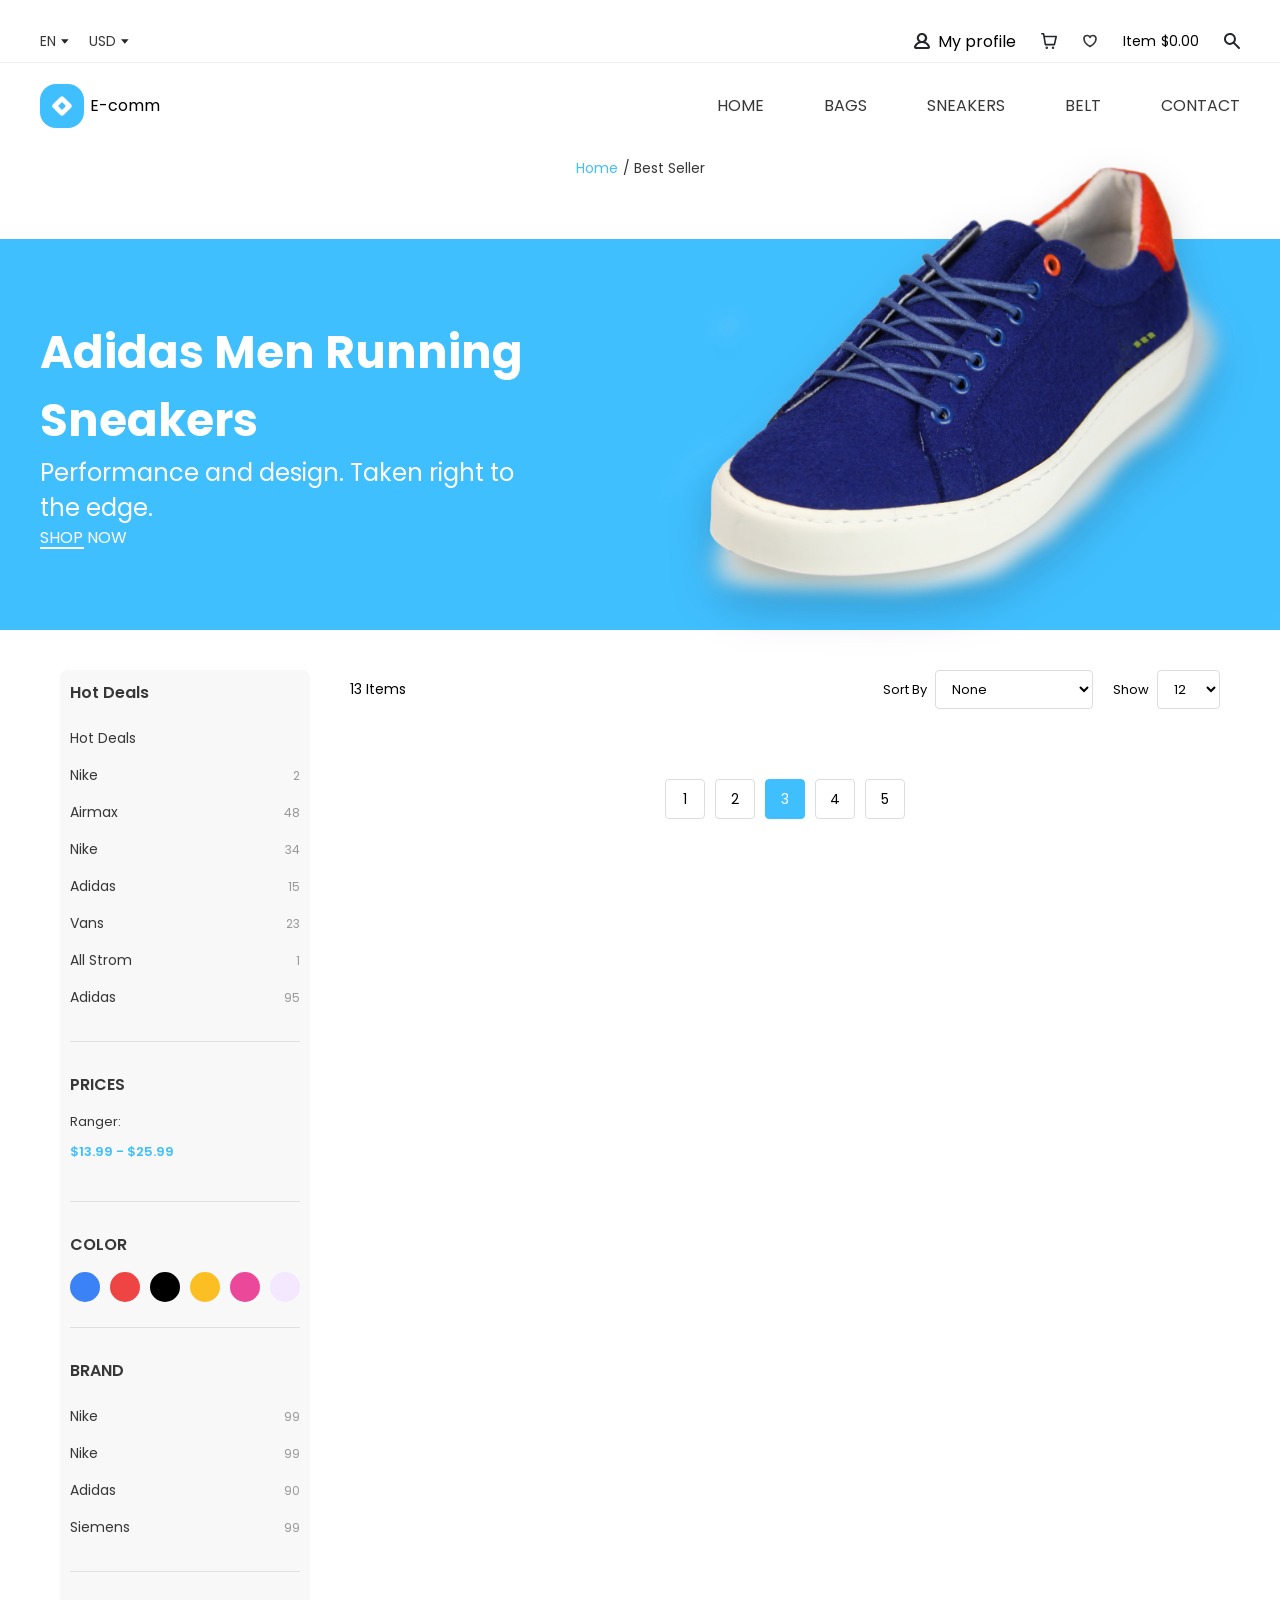
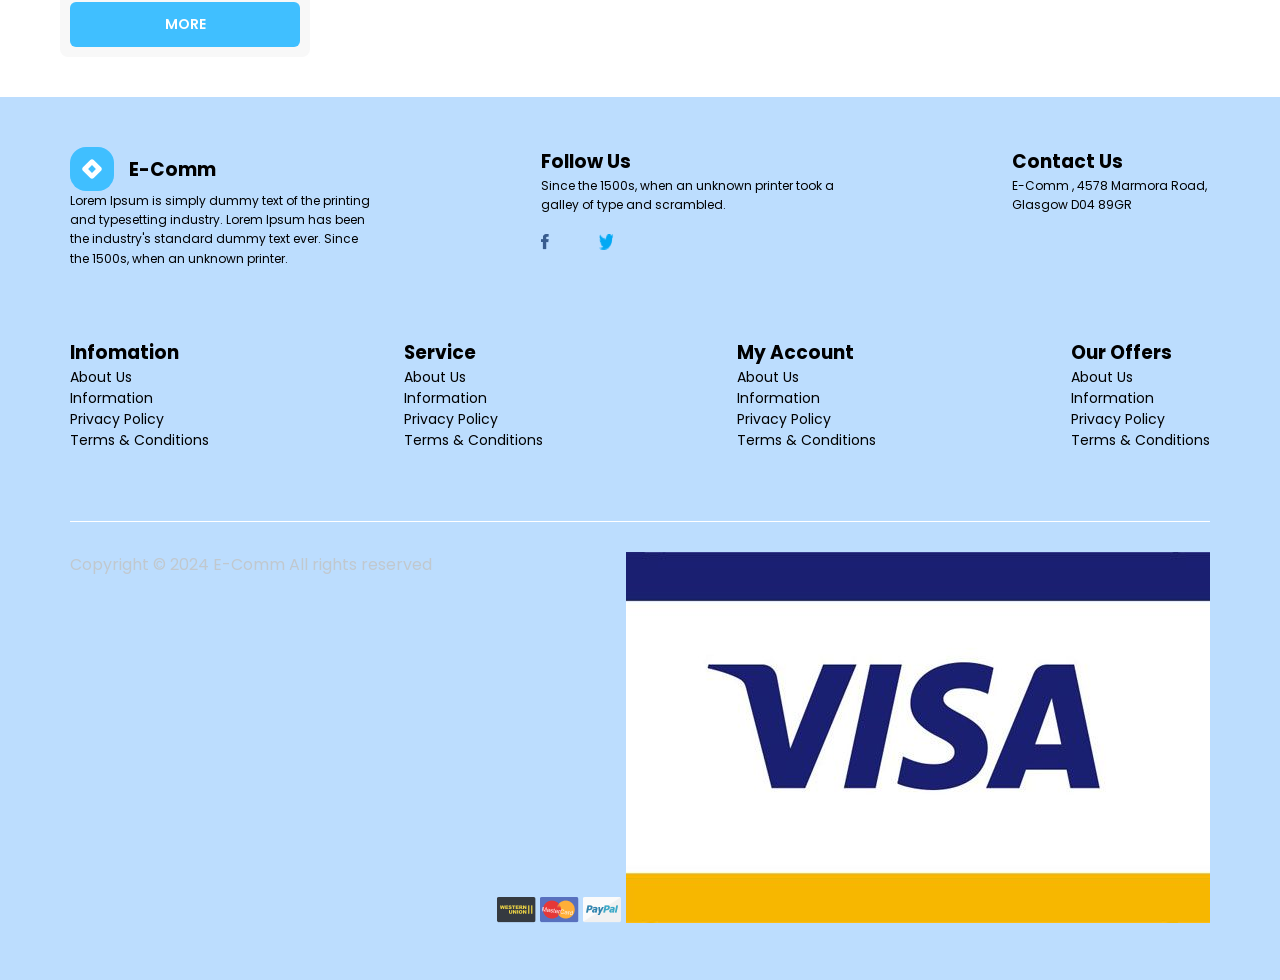
==== pages/bestSeller.html @ 67e57006 "update code" ====
<!DOCTYPE html>
<html lang="en">

<head>
    <meta charset="UTF-8">
    <meta name="viewport" content="width=device-width, initial-scale=1.0">
    <title>Best Seller</title>

    <!-- Google Font: Poppins -->
    <link rel="stylesheet"
        href="https://fonts.googleapis.com/css2?family=Poppins:wght@100;200;300;400;500;600;700;800;900&display=swap">

    <link rel="stylesheet" href="../css/index.css">
    <link rel="stylesheet" href="../css/bestSeller.css">
</head>

<body>

    <!-- ================= HEADER ================= -->
    <header id="header">

        <!-- Top Header -->
        <div class="header-box">
            <div class="header-info">

                <div class="local-settings">
                    <button>EN <img src="../assets/svg/arrow down.svg" alt=""></button>
                    <button>USD <img src="../assets/svg/arrow down.svg" alt=""></button>
                </div>

                <div class="customer-info">

                    <div class="my-profile">
                        <img src="../assets/svg/profile_close_2.svg" alt="">
                        <a href="login.html" class="profile">My profile</a>
                    </div>

                    <button><img src="../assets/svg/Group.svg" alt=""></button>
                    <a href="wishlist.html">
                        <svg xmlns="http://www.w3.org/2000/svg" fill="none" viewBox="0 0 24 24" stroke-width="2.5"
                            stroke="currentColor" class="heart-icon">
                            <path stroke-linecap="round" stroke-linejoin="round"
                                d="M21 8.25c0-2.485-2.099-4.5-4.688-4.5-1.935 0-3.597 1.126-4.312 2.733-.715-1.607-2.377-2.733-4.313-2.733C5.1 3.75 3 5.765 3 8.25c0 7.22 9 12 9 12s9-4.78 9-12Z" />
                        </svg>
                    </a>

                    <div class="name-price">
                        <span>Item</span>
                        <span>$0.00</span>
                    </div>

                    <button><img src="../assets/svg/search-icon.svg" alt=""></button>
                </div>

            </div>
        </div>

        <!-- Main Header -->
        <div class="header-container-box">
            <div>

                <div class="web-logo">
                    <img src="../assets/svg/Icon.svg" alt="logo">
                    <span>E-comm</span>
                </div>

                <nav class="nav">
                    <ul>
                        <li class="mega-parent">
                            <a href="../index.html">HOME</a>

                            <div class="mega-menu">
                                <div class="mega-column" id="mega-category">

                                </div>
                            </div>
                        </li>

                        <li><a href="bags.html">BAGS</a></li>
                        <li><a href="sneaker.html">SNEAKERS</a></li>
                        <li><a href="belt.html">BELT</a></li>
                        <li><a href="contact.html">CONTACT</a></li>
                    </ul>
                </nav>

            </div>
        </div>
    </header>

    <main>

        <!-- ================= BREADCRUMB ================= -->
        <section class="breadcrumb">
            <a href="../index.html">Home</a>
            <span>/ Best Seller</span>
        </section>

        <!-- ================= HERO BANNER ================= -->
        <section class="promo-banner">
            <div class="container">
                <div class="promo-text">
                    <h2>Adidas Men Running Sneakers</h2>
                    <p>Performance and design. Taken right to the edge.</p>
                    <a href="#" class="shop-btn">SHOP NOW</a>
                </div>

                <div class="promo-img">
                    <img src="../assets/img/shoes-shoe-png-transparent-shoe-images-pluspng-17 1.png"
                        alt="Adidas sneaker">
                </div>
            </div>
        </section>

        <!-- ================= PRODUCTS WITH FILTER ================= -->
        <section class="products-section">
            <div class="container">

                <!-- Filter Sidebar -->
                <aside class="filter-sidebar">
                    <div class="filter-group">
                        <h3>Hot Deals</h3>
                        <ul>
                            <li><a href="#">Hot Deals</a></li>
                            <li><a href="#">Nike</a> <span>2</span></li>
                            <li><a href="#">Airmax</a> <span>48</span></li>
                            <li><a href="#">Nike</a> <span>34</span></li>
                            <li><a href="#">Adidas</a> <span>15</span></li>
                            <li><a href="#">Vans</a> <span>23</span></li>
                            <li><a href="#">All Strom</a> <span>1</span></li>
                            <li><a href="#">Adidas</a> <span>95</span></li>
                        </ul>
                    </div>

                    <div class="filter-group">
                        <h3>PRICES</h3>
                        <div class="price-range">
                            <span>Ranger:</span>
                            <span class="price-input">$13.99 - $25.99</span>
                            <div class="range-slider"></div>
                        </div>
                    </div>

                    <div class="filter-group">
                        <h3>COLOR</h3>
                        <div class="color-options">
                            <button class="color-btn" style="background-color: #3B82F6;"></button>
                            <button class="color-btn" style="background-color: #EF4444;"></button>
                            <button class="color-btn" style="background-color: #000000;"></button>
                            <button class="color-btn" style="background-color: #FBBF24;"></button>
                            <button class="color-btn" style="background-color: #EC4899;"></button>
                            <button class="color-btn" style="background-color: #F3E8FF;"></button>
                        </div>
                    </div>

                    <div class="filter-group">
                        <h3>BRAND</h3>
                        <ul>
                            <li><a href="#">Nike</a> <span>99</span></li>
                            <li><a href="#">Nike</a> <span>99</span></li>
                            <li><a href="#">Adidas</a> <span>90</span></li>
                            <li><a href="#">Siemens</a> <span>99</span></li>
                        </ul>
                    </div>

                    <button class="more-btn">MORE</button>
                </aside>

                <!-- Products Grid -->
                <div class="products-content">
                    <div class="products-header">
                        <span>13 Items</span>
                        <div class="products-controls">
                            <label>Sort By <select>
                                    <option>None</option>
                                    <option>Price: Low to High</option>
                                    <option>Price: High to Low</option>
                                </select></label>
                            <label>Show <select>
                                    <option>12</option>
                                    <option>24</option>
                                    <option>36</option>
                                </select></label>
                        </div>
                    </div>

                    <div class="product-grid"></div>

                    <!-- Pagination -->
                    <div class="pagination">
                        <a href="#">1</a>
                        <a href="#">2</a>
                        <a href="#" class="active">3</a>
                        <a href="#">4</a>
                        <a href="#">5</a>
                    </div>
                </div>

            </div>
        </section>

    </main>

    <!-- ================= FOOTER ================= -->
    <footer class="footer">

        <div class="container">
            <!-- top footer -->
            <div class="ft1">
                <div class="ft">
                    <div class="item-icon">
                        <img src="../assets/svg/Icon.svg" alt="icon">
                        <h3>E-Comm</h3>
                    </div>
                    <p>Lorem Ipsum is simply dummy text of the printing and
                        typesetting industry. Lorem Ipsum has been the
                        industry's standard dummy text ever.
                        Since the 1500s, when an unknown printer.</p>
                </div>

                <div class="ft">
                    <h3>Follow Us</h3>
                    <p>Since the 1500s, when an unknown printer took a galley of type and scrambled.</p>
                    <div class="icon">
                        <img src="../assets/img/facebook.png" alt="fb-icon">
                        <img src="../assets/img/twitter.png" alt="tw-icon">
                    </div>
                </div>

                <div class="ft">
                    <h3>Contact Us</h3>
                    <p>E-Comm , 4578 Marmora Road, Glasgow D04 89GR</p>
                </div>
            </div>

            <!-- middle footer -->
            <div class="ft2">
                <div class="ft-col">
                    <h3>Infomation</h3>
                    <p>About Us</p>
                    <p>Information</p>
                    <p>Privacy Policy</p>
                    <p>Terms & Conditions</p>

                </div>

                <div class="ft-col">
                    <h3>Service</h3>
                    <p>About Us</p>
                    <p>Information</p>
                    <p>Privacy Policy</p>
                    <p>Terms & Conditions</p>
                </div>

                <div class="ft-col">
                    <h3>My Account</h3>
                    <p>About Us</p>
                    <p>Information</p>
                    <p>Privacy Policy</p>
                    <p>Terms & Conditions</p>
                </div>

                <div class="ft-col">
                    <h3>Our Offers</h3>
                    <p>About Us</p>
                    <p>Information</p>
                    <p>Privacy Policy</p>
                    <p>Terms & Conditions</p>
                </div>
            </div>

            <!-- bottom footer -->
            <div class="ft3">
                <p>Copyright © 2024 <span>E-Comm</span> All rights reserved</p>
                <div class="payment-icons">
                    <img src="../assets/img/Western-union.png" alt="Western">
                    <img src="../assets/img/Group 19.png" alt="Master">
                    <img src="../assets/img/Paypal.png" alt="Paypal">
                    <img src="../assets/img/visa-logo.jpg" alt="Visa">
                </div>
            </div>
        </div>

    </footer>

    <script type="module" src="../js/bestSeller.js"></script>
</body>

</html>
---- css/index.css ----
@charset "UTF-8";
/* ==================================================
   RESET
================================================== */
* {
  margin: 0;
  padding: 0;
  box-sizing: border-box;
}

body {
  font-family: "Poppins", sans-serif;
  overflow-x: hidden;
}

button {
  background: none;
  border: none;
  cursor: pointer;
  font-family: inherit;
}

/* ==================================================
   HEADER
================================================== */
#header {
  /* ---------- TOP HEADER ---------- */
}
#header .header-box {
  margin-top: 20px;
  width: 100%;
  border-bottom: 1px solid #eee;
}
#header .header-box .header-info {
  max-width: 1200px;
  margin: 0 auto;
  height: 42px;
  display: flex;
  justify-content: space-between;
  align-items: center;
  /* Local Settings */
}
#header .header-box .header-info .local-settings {
  display: flex;
  gap: 20px;
}
#header .header-box .header-info .local-settings button {
  display: flex;
  align-items: center;
  gap: 5px;
  font-size: 14px;
  color: #373737;
}
#header .header-box .header-info .local-settings img {
  width: 8px;
  height: 5px;
}
#header .header-box .header-info {
  /* Customer Info */
}
#header .header-box .header-info .customer-info {
  display: flex;
  align-items: center;
  gap: 25px;
}
#header .header-box .header-info .customer-info .my-profile {
  display: flex;
  align-items: center;
  gap: 8px;
}
#header .header-box .header-info .customer-info .profile {
  text-decoration: none;
  color: black;
}
#header .header-box .header-info .customer-info button {
  display: flex;
  align-items: center;
  gap: 6px;
  font-size: 14px;
  color: #373737;
}
#header .header-box .header-info .customer-info img {
  width: 16px;
  height: 16px;
}
#header .header-box .header-info .customer-info a {
  display: flex;
  align-items: center;
  text-decoration: none;
  color: #373737;
}
#header .header-box .header-info .customer-info .heart-icon {
  width: 16px;
  height: 16px;
}
#header .header-box .header-info .customer-info .name-price {
  display: flex;
  align-items: center;
  gap: 5px;
  font-size: 14px;
}
#header {
  /* ---------- MAIN HEADER ---------- */
}
#header .header-container-box {
  margin-top: 20px;
}
#header .header-container-box > div {
  max-width: 1200px;
  margin: 0 auto;
  display: flex;
  justify-content: space-between;
  align-items: center;
}
#header .header-container-box > div .web-logo {
  display: flex;
  align-items: center;
  gap: 6px;
}
#header .header-container-box > div .nav {
  display: flex;
  align-items: center;
}
#header .header-container-box > div .nav ul {
  display: flex;
  gap: 60px;
  list-style: none;
}
#header .header-container-box > div .nav ul li {
  position: relative;
}
#header .header-container-box > div .nav ul a {
  position: relative;
  text-decoration: none;
  color: #373737;
  padding: 10px 0;
  display: inline-block;
}
#header .header-container-box > div .nav ul a::after {
  content: "";
  position: absolute;
  left: 0;
  bottom: 0;
  height: 2px;
  width: 0%;
  background: #40BFFF;
  transition: 0.3s ease;
}
#header .header-container-box > div .nav ul a:hover {
  color: #40BFFF;
}
#header .header-container-box > div .nav ul a:hover::after {
  width: 100%;
}
#header .header-container-box > div .nav .mega-menu {
  position: absolute;
  top: 100%;
  left: 0;
  padding: 30px;
  background: white;
  display: grid;
  grid-template-columns: repeat(4, 1fr);
  gap: 20px;
  box-shadow: 0 10px 30px rgba(0, 0, 0, 0.1);
  opacity: 0;
  visibility: hidden;
  transform: translateY(10px);
  transition: 0.3s ease;
  z-index: 1000;
}
#header .header-container-box > div .nav .mega-parent:hover .mega-menu {
  opacity: 1;
  visibility: visible;
  transform: translateY(0);
}
#header .header-container-box > div .nav .mega-column {
  display: flex;
  flex-direction: column;
  gap: 8px;
}
#header .header-container-box > div .nav .mega-column h4 {
  margin-bottom: 10px;
  color: #aaa;
}
#header .header-container-box > div .nav .mega-column a {
  text-decoration: none;
  color: #333;
  font-size: 14px;
}
#header .header-container-box > div .nav .mega-column a:hover {
  color: #40BFFF;
}

/* ==================================================
   HERO / OFFER BANNER
================================================== */
.offer-banner {
  position: relative;
  height: 70vh;
  min-height: 450px;
  max-height: 700px;
  margin-top: 20px;
  z-index: 0;
}
.offer-banner > div {
  position: absolute;
  top: 50%;
  left: 10%;
  transform: translateY(-50%);
  color: white;
  font-size: 50px;
  font-weight: 700;
}
.offer-banner > img {
  width: 100%;
  height: 100%;
  object-fit: cover;
}

/* ==================================================
   PROMOTION BANNERS (3 CARDS)
================================================== */
.banners {
  position: absolute;
  bottom: -180px;
  left: 50%;
  transform: translateX(-50%);
  width: 90%;
  max-width: 1200px;
  display: flex;
  z-index: 999;
}
.banners .pro {
  position: relative;
  flex: 1;
  height: 320px;
}
.banners .pro img {
  width: 100%;
  height: 250px;
  object-fit: cover;
}
.banners .pro .pro-name {
  position: absolute;
  top: 20px;
  left: 15px;
  font-weight: 500;
}
.banners .pro .discount {
  position: absolute;
  bottom: 110px;
  left: 50px;
  display: flex;
  gap: 5px;
  font-size: 13px;
}
.banners .pro .discount .old-price {
  text-decoration: line-through;
  color: #777;
}
.banners .pro .discount .off {
  color: #FB7181;
}
.banners .pro .new-price {
  position: absolute;
  bottom: 75px;
  right: 20px;
  font-size: 24px;
  font-weight: 700;
  color: #40BFFF;
}
.banners {
  /* Type 2 Custom */
}
.banners .pro.type-2 .discount {
  left: 100px;
  bottom: 90px;
}
.banners .pro.type-2 .new-price {
  top: 25px;
}
.banners {
  /* Type 3 Custom */
}
.banners .pro.type-3 .discount {
  top: 65px;
  left: 15px;
  bottom: auto;
}

/* ==================================================
   BEST SELLER SECTION
================================================== */
.best-seller {
  margin-top: 220px;
  padding: 60px 0;
  background: #f8f8f8;
}
.best-seller .container {
  max-width: 1200px;
  margin: auto;
}
.best-seller .section-title {
  text-align: center;
  font-size: 28px;
  font-weight: 700;
  margin-bottom: 20px;
}
.best-seller {
  /* Tabs */
}
.best-seller .tabs {
  display: flex;
  justify-content: center;
  gap: 30px;
  list-style: none;
  margin-bottom: 40px;
  padding: 0;
}
.best-seller .tabs li {
  cursor: pointer;
  padding: 5px 0;
  position: relative;
  transition: 0.3s ease;
}
.best-seller .tabs {
  /* Gạch dưới ẩn mặc định */
}
.best-seller .tabs li::after {
  content: "";
  position: absolute;
  bottom: 0;
  left: 0;
  width: 0%;
  height: 2px;
  background: #40BFFF;
  transition: 0.3s ease;
}
.best-seller .tabs {
  /* Khi hover thì gạch xuất hiện */
}
.best-seller .tabs li:hover::after {
  width: 100%;
}
.best-seller .tabs li:hover {
  color: #40BFFF;
}
.best-seller .tabs {
  /* Giữ active nếu muốn */
}
.best-seller .tabs li.active::after {
  width: 100%;
}
.best-seller .tabs li.active {
  color: #40BFFF;
}
.best-seller {
  /* Product Grid */
}
.best-seller .product-grid {
  display: grid;
  grid-template-columns: repeat(4, 1fr);
  gap: 25px;
}
.best-seller {
  /* Product Card */
}
.best-seller .product-card {
  background: #fff;
  padding: 15px;
  border-radius: 6px;
  transition: 0.3s ease;
}
.best-seller .product-card:hover {
  box-shadow: 0 8px 20px rgba(0, 0, 0, 0.1);
}
.best-seller .product-card .product-image {
  position: relative;
  overflow: hidden;
}
.best-seller .product-card .product-image img {
  width: 100%;
  transition: 0.3s;
}
.best-seller .product-card .product-image .badge {
  position: absolute;
  top: 10px;
  left: 10px;
  background: red;
  color: white;
  font-size: 12px;
  padding: 4px 8px;
  border-radius: 3px;
}
.best-seller .product-card .product-image .overlay {
  position: absolute;
  inset: 0;
  background: rgba(255, 255, 255, 0.85);
  display: flex;
  justify-content: center;
  align-items: center;
  gap: 15px;
  opacity: 0;
  transition: 0.3s ease;
}
.best-seller .product-card .product-image .overlay .icon-btn {
  width: 40px;
  height: 40px;
  border-radius: 50%;
  background: #fff;
  border: none;
  display: flex;
  justify-content: center;
  align-items: center;
  cursor: pointer;
}
.best-seller .product-card .product-image .overlay .icon-btn img {
  width: 18px;
}
.best-seller .product-card .product-image .overlay .icon-btn:hover {
  background: #40BFFF;
}
.best-seller .product-card .product-image .overlay .icon-btn:hover img {
  filter: brightness(0) invert(1);
}
.best-seller .product-card .product-image .overlay .wishlist-btn.active {
  background: #ff4444;
}
.best-seller .product-card .product-image .overlay .wishlist-btn.active img {
  filter: brightness(0) invert(1);
}
.best-seller .product-card:hover .overlay {
  opacity: 1;
}
.best-seller .product-card:hover .product-image img {
  transform: scale(1.05);
}
.best-seller .product-card .product-info {
  margin-top: 15px;
  text-align: center;
}
.best-seller .product-card .product-info .rating {
  color: gold;
  margin: 8px 0;
}
.best-seller .product-card .product-info .price {
  display: flex;
  justify-content: center;
  gap: 8px;
  align-items: center;
}
.best-seller .product-card .product-info .price .new {
  color: #40BFFF;
  font-weight: 700;
}
.best-seller .product-card .product-info .price .old {
  text-decoration: line-through;
  color: gray;
  font-size: 14px;
}
.best-seller .product-card .product-info .price .discount {
  color: red;
  font-size: 13px;
}
.best-seller {
  /* Load More */
}
.best-seller .load-more {
  text-align: center;
  margin-top: 40px;
}
.best-seller .load-more a {
  color: #373737;
  position: relative;
  display: inline-block;
  text-decoration: none;
  padding-bottom: 5px;
  transition: 0.3s ease;
  cursor: pointer;
}
.best-seller .load-more a::after {
  content: "";
  position: absolute;
  bottom: 0;
  left: 0;
  width: 0%;
  height: 2px;
  background-color: #40BFFF;
  transition: 0.3s ease;
}
.best-seller .load-more a:hover {
  color: #40BFFF;
}
.best-seller .load-more a:hover::after {
  width: 100%;
}

/* ==================================================
   PROMO BANNER SECTION
================================================== */
.promo-banner {
  position: relative;
  background: #40BFFF;
  padding: 80px 0;
  margin-top: 60px;
}
.promo-banner .container {
  max-width: 1200px;
  margin: auto;
  display: flex;
  align-items: center;
  justify-content: space-between;
}
.promo-banner .promo-text {
  color: white;
  max-width: 500px;
}
.promo-banner .promo-text h2 {
  font-size: 45px;
}
.promo-banner .promo-text p {
  font-size: 24px;
}
.promo-banner .promo-text .shop-btn {
  position: relative;
  text-decoration: none;
  color: white;
  transition: 0.3s ease;
}
.promo-banner .promo-text .shop-btn::after {
  content: "";
  position: absolute;
  bottom: 0;
  left: 0;
  height: 2px;
  width: 50%;
  background: white;
  transition: 0.3s ease;
}
.promo-banner .promo-text .shop-btn:hover::after {
  width: 100%;
}
.promo-banner .promo-img {
  position: absolute;
  right: 0px;
  top: 40%;
  transform: translateY(-50%);
  width: 50%;
}
.promo-banner .promo-img img {
  width: 100%;
  height: auto;
  filter: drop-shadow(0 20px 20px rgba(0, 0, 0, 0.2));
}

/* ==================================================
   INFORMATION
================================================== */
.in4 {
  max-width: 1000px;
  margin: 80px auto;
  display: flex;
  justify-content: space-between;
  align-items: center;
}
.in4 .in4-item {
  text-align: center;
  max-width: 250px;
  display: flex;
  flex-direction: column;
  align-items: center;
}
.in4 .in4-item img {
  width: 60px;
  margin-bottom: 50px;
}
.in4 .in4-item h3 {
  font-size: 18px;
  font-weight: 600;
  margin-bottom: 20px;
}
.in4 .in4-item p {
  color: #777;
  font-size: 14px;
  line-height: 1.6;
}

/* ==================================================
   LATEST NEWS
================================================== */
.latest-news {
  max-width: 1200px;
  margin: 70px auto;
  display: flex;
  justify-content: space-between;
  align-items: center;
}
.latest-news .new-item {
  display: flex;
  align-items: center;
  gap: 20px;
}
.latest-news .new-item img {
  width: 100px;
  height: 50px;
}
.latest-news .new-item .date {
  color: #777;
}
.latest-news .new-item p {
  max-width: 150px;
  font-size: 12px;
  line-height: 1.8;
}

/* ==================================================
   FEATURED PRODUCTS
================================================== */
.fea-pro {
  max-width: 1300px;
  margin-top: 50px;
  margin: 60px auto;
  display: flex;
  gap: 50px;
}
.fea-pro .pro-in4 {
  display: flex;
  gap: 20px;
}
.fea-pro .pro-in4 img {
  width: 152px;
  height: 152px;
}
.fea-pro .pro-in4 .rating {
  color: gold;
}
.fea-pro .pro-in4 .cost {
  display: flex;
  gap: 5px;
  font-size: 14px;
}
.fea-pro .pro-in4 .cost .cost1 {
  color: #FF4858;
  font-weight: 600;
}
.fea-pro .pro-in4 .cost .cost2 {
  color: #777;
  text-decoration: line-through;
}

/* ==================================================
   SEARCH BOX
================================================== */
.search-box {
  display: flex;
  max-width: 500px;
  margin: 50px auto;
}
.search-box input {
  flex: 1;
  padding: 12px 15px;
  border: 1px solid #40BFFF;
  outline: none;
  border-radius: 4px 0 0 4px;
}
.search-box button {
  padding: 12px 15px;
  border: 1px solid #40BFFF;
  background: #40BFFF;
  color: white;
  cursor: pointer;
  border-radius: 0 4px 4px 0;
}

/* ==================================================
   FOOTER
================================================== */
.footer {
  background: #BCDDFE;
  padding: 50px;
}
.footer .container {
  max-width: 1200px;
  margin: auto;
  padding: 0 20px;
}
.footer .ft1 {
  display: flex;
  justify-content: space-between;
  margin-bottom: 70px;
  gap: 15%;
}
.footer .ft1 .item-icon {
  display: flex;
  gap: 15px;
  align-items: center;
}
.footer .ft1 .ft {
  max-width: 300px;
}
.footer .ft1 .ft p {
  font-size: 12px;
  line-height: 1.6;
}
.footer .ft1 .ft .icon {
  display: flex;
  gap: 50px;
  margin-top: 20px;
}
.footer .ft2 {
  display: flex;
  justify-content: space-between;
  margin-bottom: 70px;
}
.footer .ft2 .ft-col p {
  font-size: 14px;
}
.footer .ft2 .ft-col p:hover {
  color: #40BFFF;
}
.footer .ft3 {
  display: flex;
  justify-content: space-between;
  border-top: 1px solid white;
  padding-top: 30px;
}
.footer .ft3 p {
  color: #C1C8CE;
}
.footer .ft3 .card img {
  width: 40px;
  height: 25px;
}

/*# sourceMappingURL=index.css.map */
---- css/bestSeller.css ----
/* ==================================================
   BREADCRUMB
================================================== */
.breadcrumb {
  max-width: 1200px;
  margin: 30px auto;
  padding: 0 20px;
  font-size: 14px;
  display: flex;
  justify-content: center;
}

.breadcrumb a {
  color: #40BFFF;
  text-decoration: none;
  transition: 0.3s ease;
}

.breadcrumb a:hover {
  text-decoration: underline;
}

.breadcrumb span {
  color: #373737;
  margin-left: 5px;
}

/* ==================================================
   PRODUCTS SECTION
================================================== */
.products-section {
  max-width: 1200px;
  margin: 40px auto;
  padding: 0 20px;
}

.products-section .container {
  display: grid;
  grid-template-columns: 250px 1fr;
  gap: 40px;
}

/* ==================================================
   FILTER SIDEBAR
================================================== */
.filter-sidebar {
  background: #F8F8F8;
  padding: 10px;
  border-radius: 8px;
  height: fit-content;
  position: sticky;
  top: 20px;
}

.filter-sidebar .filter-group {
  margin-bottom: 30px;
  padding-bottom: 25px;
  border-bottom: 1px solid #e0e0e0;
}

.filter-sidebar .filter-group:last-child {
  border-bottom: none;
  margin-bottom: 0;
}

.filter-sidebar .filter-group h3 {
  font-size: 16px;
  font-weight: 600;
  margin-bottom: 15px;
  color: #373737;
}

.filter-sidebar .filter-group ul {
  list-style: none;
}

.filter-sidebar .filter-group ul li {
  padding: 8px 0;
  font-size: 14px;
  display: flex;
  justify-content: space-between;
  align-items: center;
}

.filter-sidebar .filter-group ul li a {
  color: #373737;
  text-decoration: none;
  transition: 0.3s ease;
}

.filter-sidebar .filter-group ul li a:hover {
  color: #40BFFF;
}

.filter-sidebar .filter-group ul li span {
  color: #999;
  font-size: 12px;
}

.filter-sidebar .filter-group .price-range {
  display: flex;
  flex-direction: column;
  gap: 10px;
}

.filter-sidebar .filter-group .price-range span {
  font-size: 13px;
  color: #373737;
}

.filter-sidebar .filter-group .price-range .price-input {
  color: #40BFFF;
  font-weight: 600;
}

.filter-sidebar .filter-group .price-range .range-slider {
  width: 100%;
  height: 4px;
  background: linear-gradient(90deg, var(--blue) 0%, var(--blue) 40%, #ddd 40%, #ddd 100%);
  border-radius: 2px;
}

.filter-sidebar .filter-group .color-options {
  display: grid;
  grid-template-columns: repeat(6, 1fr);
  gap: 10px;
}

.filter-sidebar .filter-group .color-options .color-btn {
  width: 30px;
  height: 30px;
  border-radius: 50%;
  border: 2px solid transparent;
  cursor: pointer;
  transition: 0.3s ease;
}

.filter-sidebar .filter-group .color-options .color-btn:hover {
  border-color: var(--light-black);
  transform: scale(1.1);
}

.filter-sidebar .more-btn {
  width: 100%;
  padding: 12px;
  background: #40BFFF;
  color: white;
  border-radius: 6px;
  font-size: 14px;
  font-weight: 600;
  cursor: pointer;
  transition: 0.3s ease;
}

.filter-sidebar .more-btn:hover {
  background: rgb(13, 173.9109947644, 255);
}

/* ==================================================
   PRODUCTS CONTENT
================================================== */
.products-content .products-header {
  display: flex;
  justify-content: space-between;
  align-items: center;
  margin-bottom: 30px;

}

.products-content .products-header span {
  font-size: 14px;
  color: var(--light-black);
}

.products-content .products-header .products-controls {
  display: flex;
  gap: 20px;
  align-items: center;
}

.products-content .products-header .products-controls label {
  display: flex;
  align-items: center;
  gap: 8px;
  font-size: 13px;
}

.products-content .products-header .products-controls label select {
  padding: 8px 12px;
  border: 1px solid #ddd;
  border-radius: 4px;
  background: white;
  cursor: pointer;
  font-size: 13px;
  font-family: inherit;
  transition: 0.3s ease;
}

.products-content .products-header .products-controls label select:hover,
.products-content .products-header .products-controls label select:focus {
  border-color: #40BFFF;
  outline: none;
}

.products-content .product-grid {
  display: grid;
  grid-template-columns: repeat(auto-fill, minmax(200px, 1fr));
  gap: 25px;
  margin-bottom: 40px;
}

.products-content .product-grid .product-card {
  background: white;
  border-radius: 8px;
  overflow: hidden;
  transition: 0.3s ease;
}

.products-content .product-grid .product-card:hover {
  box-shadow: 0 5px 20px rgba(0, 0, 0, 0.1);
}

.products-content .product-grid .product-card:hover .overlay {
  opacity: 1;
}

.products-content .product-grid .product-card .product-image {
  position: relative;
  width: 100%;
  aspect-ratio: 1/1;
  background: #f5f5f5;
  overflow: hidden;
}

.products-content .product-grid .product-card .product-image img {
  width: 100%;
  height: 100%;
  object-fit: cover;
  padding: 10px;
}

.products-content .product-grid .product-card .product-image .badge {
  position: absolute;
  top: 10px;
  left: 10px;
  background: #FF4858;
  color: white;
  padding: 5px 10px;
  border-radius: 4px;
  font-size: 12px;
  font-weight: 600;
}

.products-content .product-grid .product-card .product-image .overlay {
  position: absolute;
  bottom: 0;
  left: 0;
  right: 0;
  background: rgba(0, 0, 0, 0.7);
  padding: 15px;
  display: flex;
  gap: 10px;
  opacity: 0;
  transition: 0.3s ease;
}

.products-content .product-grid .product-card .product-image .overlay .icon-btn {
  flex: 1;
  padding: 10px;
  background: white;
  border-radius: 4px;
  display: flex;
  justify-content: center;
  align-items: center;
  cursor: pointer;
  transition: 0.3s ease;
}

.products-content .product-grid .product-card .product-image .overlay .icon-btn:hover {
  background: #40BFFF;
  color: white;
}

.products-content .product-grid .product-card .product-image .overlay .icon-btn img {
  width: 20px;
  height: 20px;
}

.products-content .product-grid .product-card .product-info {
  padding: 15px;
}

.products-content .product-grid .product-card .product-info h3 {
  font-size: 14px;
  font-weight: 600;
  margin-bottom: 8px;
  color: var(--light-black);
  line-height: 1.3;
}

.products-content .product-grid .product-card .product-info .rating {
  font-size: 12px;
  color: #FF9500;
  margin-bottom: 10px;
}

.products-content .product-grid .product-card .product-info .price {
  display: flex;
  align-items: center;
  gap: 8px;
  font-size: 13px;
}

.products-content .product-grid .product-card .product-info .price .new {
  color: #40BFFF;
  font-weight: 700;
}

.products-content .product-grid .product-card .product-info .price .old {
  color: #999;
  text-decoration: line-through;
}

.products-content .product-grid .product-card .product-info .price .discount {
  background: var(--red);
  color: white;
  padding: 2px 6px;
  border-radius: 3px;
  font-size: 11px;
}

.products-content {
  /* Pagination */
}

.products-content .pagination {
  display: flex;
  justify-content: center;
  gap: 10px;
  margin-top: 40px;
}

.products-content .pagination a {
  width: 40px;
  height: 40px;
  display: flex;
  justify-content: center;
  align-items: center;
  border: 1px solid #ddd;
  text-decoration: none;
  color: var(--light-black);
  border-radius: 4px;
  font-size: 14px;
  transition: 0.3s ease;
  cursor: pointer;
}

.products-content .pagination a:hover:not(.active) {
  border-color: #40BFFF;
  color: #40BFFF;
}

.products-content .pagination a.active {
  background: #40BFFF;
  color: white;
  border-color: #40BFFF;
}

/* ==================================================
   RESPONSIVE
================================================== */
@media (max-width: 968px) {
  .products-section .container {
    grid-template-columns: 1fr;
  }

  .filter-sidebar {
    position: static;
    margin-bottom: 30px;
  }

  .products-content .products-header {
    flex-direction: column;
    gap: 15px;
    align-items: flex-start;
  }

  .products-content .products-header .products-controls {
    width: 100%;
    flex-direction: column;
  }

  .products-content .products-header .products-controls label {
    width: 100%;
  }

  .products-content .products-header .products-controls label select {
    width: 100%;
  }

  .products-content .product-grid {
    grid-template-columns: repeat(auto-fill, minmax(150px, 1fr));
  }
}

@media (max-width: 480px) {
  .products-content .product-grid {
    grid-template-columns: repeat(2, 1fr);
  }

  .products-content .pagination {
    flex-wrap: wrap;
  }

  .products-content .pagination a {
    width: 35px;
    height: 35px;
    font-size: 12px;
  }
}

/*# sourceMappingURL=bestSeller.css.map */
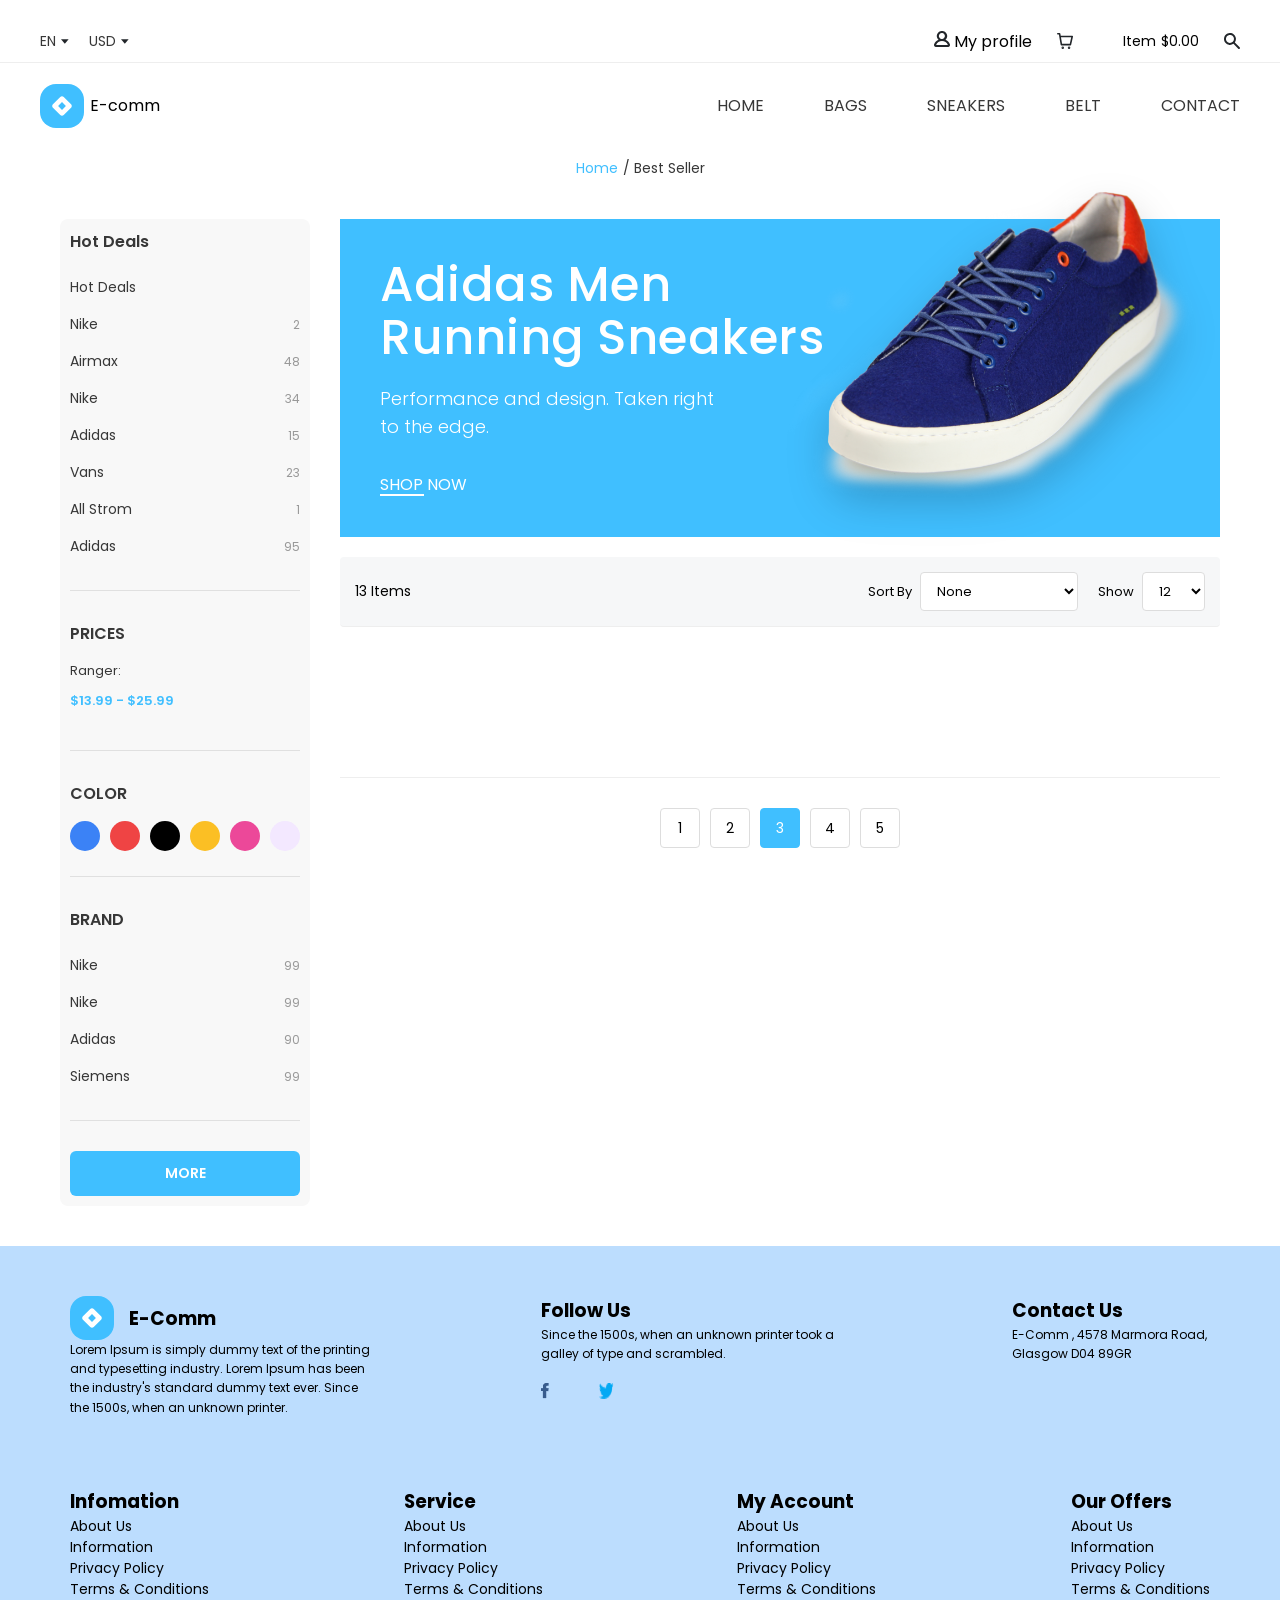
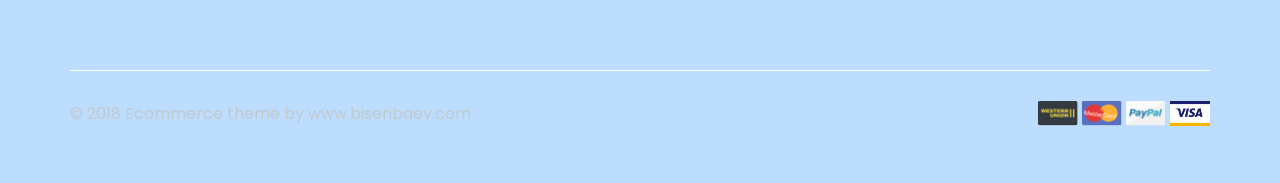
==== commit 4013568d: "update getMe" ====
--- a/pages/bestSeller.html
+++ b/pages/bestSeller.html
@@ -79,7 +79,7 @@
                         <li><a href="bags.html">BAGS</a></li>
                         <li><a href="sneaker.html">SNEAKERS</a></li>
                         <li><a href="belt.html">BELT</a></li>
-                        <li><a href="contact.html">CONTACT</a></li>
+                        <li><a href="pages/contact.html">CONTACT</a></li>
                     </ul>
                 </nav>
 
@@ -96,20 +96,7 @@
         </section>
 
         <!-- ================= HERO BANNER ================= -->
-        <section class="promo-banner">
-            <div class="container">
-                <div class="promo-text">
-                    <h2>Adidas Men Running Sneakers</h2>
-                    <p>Performance and design. Taken right to the edge.</p>
-                    <a href="#" class="shop-btn">SHOP NOW</a>
-                </div>
-
-                <div class="promo-img">
-                    <img src="../assets/img/shoes-shoe-png-transparent-shoe-images-pluspng-17 1.png"
-                        alt="Adidas sneaker">
-                </div>
-            </div>
-        </section>
+
 
         <!-- ================= PRODUCTS WITH FILTER ================= -->
         <section class="products-section">
@@ -167,6 +154,21 @@
 
                 <!-- Products Grid -->
                 <div class="products-content">
+
+                    <div class="promo-banner">
+                        <div class="promo-wrapper">
+                            <div class="promo-text">
+                                <h2>Adidas Men Running Sneakers</h2>
+                                <p>Performance and design. Taken right to the edge.</p>
+                                <a href="#" class="shop-btn">SHOP NOW</a>
+                            </div>
+                            <div class="promo-img">
+                                <img src="../assets/img/shoes-shoe-png-transparent-shoe-images-pluspng-17 1.png"
+                                    alt="Adidas sneaker">
+                            </div>
+                        </div>
+                    </div>
+
                     <div class="products-header">
                         <span>13 Items</span>
                         <div class="products-controls">
@@ -196,6 +198,7 @@
                 </div>
 
             </div>
+
         </section>
 
     </main>
@@ -270,8 +273,9 @@
 
             <!-- bottom footer -->
             <div class="ft3">
-                <p>Copyright © 2024 <span>E-Comm</span> All rights reserved</p>
-                <div class="payment-icons">
+                <p>© 2018 Ecommerce theme by www.bisenbaev.com</p>
+
+                <div class="card">
                     <img src="../assets/img/Western-union.png" alt="Western">
                     <img src="../assets/img/Group 19.png" alt="Master">
                     <img src="../assets/img/Paypal.png" alt="Paypal">
@@ -279,7 +283,6 @@
                 </div>
             </div>
         </div>
-
     </footer>
 
     <script type="module" src="../js/bestSeller.js"></script>
--- a/css/index.css
+++ b/css/index.css
@@ -63,11 +63,6 @@
   align-items: center;
   gap: 25px;
 }
-#header .header-box .header-info .customer-info .my-profile {
-  display: flex;
-  align-items: center;
-  gap: 8px;
-}
 #header .header-box .header-info .customer-info .profile {
   text-decoration: none;
   color: black;
@@ -80,16 +75,6 @@
   color: #373737;
 }
 #header .header-box .header-info .customer-info img {
-  width: 16px;
-  height: 16px;
-}
-#header .header-box .header-info .customer-info a {
-  display: flex;
-  align-items: center;
-  text-decoration: none;
-  color: #373737;
-}
-#header .header-box .header-info .customer-info .heart-icon {
   width: 16px;
   height: 16px;
 }
@@ -294,7 +279,6 @@
 .best-seller {
   margin-top: 220px;
   padding: 60px 0;
-  background: #f8f8f8;
 }
 .best-seller .container {
   max-width: 1200px;
@@ -423,12 +407,6 @@
 .best-seller .product-card .product-image .overlay .icon-btn:hover img {
   filter: brightness(0) invert(1);
 }
-.best-seller .product-card .product-image .overlay .wishlist-btn.active {
-  background: #ff4444;
-}
-.best-seller .product-card .product-image .overlay .wishlist-btn.active img {
-  filter: brightness(0) invert(1);
-}
 .best-seller .product-card:hover .overlay {
   opacity: 1;
 }
--- a/css/bestSeller.css
+++ b/css/bestSeller.css
@@ -9,17 +9,14 @@
   display: flex;
   justify-content: center;
 }
-
 .breadcrumb a {
   color: #40BFFF;
   text-decoration: none;
   transition: 0.3s ease;
 }
-
 .breadcrumb a:hover {
   text-decoration: underline;
 }
-
 .breadcrumb span {
   color: #373737;
   margin-left: 5px;
@@ -33,11 +30,60 @@
   margin: 40px auto;
   padding: 0 20px;
 }
-
 .products-section .container {
   display: grid;
   grid-template-columns: 250px 1fr;
-  gap: 40px;
+  gap: 30px;
+  align-items: start;
+}
+.products-section .products-content {
+  display: flex;
+  flex-direction: column;
+  gap: 20px;
+}
+.products-section .products-content .promo-banner {
+  display: flex;
+  align-items: center;
+  padding: 40px 40px;
+  position: relative;
+  margin-top: 0px;
+}
+.products-section .products-content .promo-banner .promo-text {
+  flex: 1;
+  z-index: 2;
+}
+.products-section .products-content .promo-banner .promo-text h2 {
+  font-size: 48px;
+  font-weight: 500;
+  line-height: 1.1;
+  margin-bottom: 20px;
+  letter-spacing: 0.5px;
+}
+.products-section .products-content .promo-banner .promo-text p {
+  font-size: 18px;
+  font-weight: 300;
+  margin-bottom: 30px;
+  max-width: 350px;
+  line-height: 1.6;
+}
+.products-section .products-content .promo-banner .promo-img {
+  flex: 1;
+  display: flex;
+  justify-content: flex-end;
+  align-items: center;
+}
+.products-section .products-content .products-header {
+  display: flex;
+  justify-content: space-between;
+  align-items: center;
+  background-color: #f6f7f8;
+  padding: 15px;
+  border-radius: 4px;
+}
+.products-section .products-content .product-grid {
+  display: grid;
+  grid-template-columns: repeat(auto-fill, minmax(200px, 1fr));
+  gap: 20px;
 }
 
 /* ==================================================
@@ -51,29 +97,24 @@
   position: sticky;
   top: 20px;
 }
-
 .filter-sidebar .filter-group {
   margin-bottom: 30px;
   padding-bottom: 25px;
   border-bottom: 1px solid #e0e0e0;
 }
-
 .filter-sidebar .filter-group:last-child {
   border-bottom: none;
   margin-bottom: 0;
 }
-
 .filter-sidebar .filter-group h3 {
   font-size: 16px;
   font-weight: 600;
   margin-bottom: 15px;
   color: #373737;
 }
-
 .filter-sidebar .filter-group ul {
   list-style: none;
 }
-
 .filter-sidebar .filter-group ul li {
   padding: 8px 0;
   font-size: 14px;
@@ -81,51 +122,42 @@
   justify-content: space-between;
   align-items: center;
 }
-
 .filter-sidebar .filter-group ul li a {
   color: #373737;
   text-decoration: none;
   transition: 0.3s ease;
 }
-
 .filter-sidebar .filter-group ul li a:hover {
   color: #40BFFF;
 }
-
 .filter-sidebar .filter-group ul li span {
   color: #999;
   font-size: 12px;
 }
-
 .filter-sidebar .filter-group .price-range {
   display: flex;
   flex-direction: column;
   gap: 10px;
 }
-
 .filter-sidebar .filter-group .price-range span {
   font-size: 13px;
   color: #373737;
 }
-
 .filter-sidebar .filter-group .price-range .price-input {
   color: #40BFFF;
   font-weight: 600;
 }
-
 .filter-sidebar .filter-group .price-range .range-slider {
   width: 100%;
   height: 4px;
   background: linear-gradient(90deg, var(--blue) 0%, var(--blue) 40%, #ddd 40%, #ddd 100%);
   border-radius: 2px;
 }
-
 .filter-sidebar .filter-group .color-options {
   display: grid;
   grid-template-columns: repeat(6, 1fr);
   gap: 10px;
 }
-
 .filter-sidebar .filter-group .color-options .color-btn {
   width: 30px;
   height: 30px;
@@ -134,12 +166,10 @@
   cursor: pointer;
   transition: 0.3s ease;
 }
-
 .filter-sidebar .filter-group .color-options .color-btn:hover {
   border-color: var(--light-black);
   transform: scale(1.1);
 }
-
 .filter-sidebar .more-btn {
   width: 100%;
   padding: 12px;
@@ -151,7 +181,6 @@
   cursor: pointer;
   transition: 0.3s ease;
 }
-
 .filter-sidebar .more-btn:hover {
   background: rgb(13, 173.9109947644, 255);
 }
@@ -164,27 +193,24 @@
   justify-content: space-between;
   align-items: center;
   margin-bottom: 30px;
-
-}
-
+  padding-bottom: 20px;
+  border-bottom: 1px solid #eee;
+}
 .products-content .products-header span {
   font-size: 14px;
   color: var(--light-black);
 }
-
 .products-content .products-header .products-controls {
   display: flex;
   gap: 20px;
   align-items: center;
 }
-
 .products-content .products-header .products-controls label {
   display: flex;
   align-items: center;
   gap: 8px;
   font-size: 13px;
 }
-
 .products-content .products-header .products-controls label select {
   padding: 8px 12px;
   border: 1px solid #ddd;
@@ -195,35 +221,28 @@
   font-family: inherit;
   transition: 0.3s ease;
 }
-
-.products-content .products-header .products-controls label select:hover,
-.products-content .products-header .products-controls label select:focus {
+.products-content .products-header .products-controls label select:hover, .products-content .products-header .products-controls label select:focus {
   border-color: #40BFFF;
   outline: none;
 }
-
 .products-content .product-grid {
   display: grid;
   grid-template-columns: repeat(auto-fill, minmax(200px, 1fr));
   gap: 25px;
   margin-bottom: 40px;
 }
-
 .products-content .product-grid .product-card {
   background: white;
   border-radius: 8px;
   overflow: hidden;
   transition: 0.3s ease;
 }
-
 .products-content .product-grid .product-card:hover {
   box-shadow: 0 5px 20px rgba(0, 0, 0, 0.1);
 }
-
 .products-content .product-grid .product-card:hover .overlay {
   opacity: 1;
 }
-
 .products-content .product-grid .product-card .product-image {
   position: relative;
   width: 100%;
@@ -231,14 +250,12 @@
   background: #f5f5f5;
   overflow: hidden;
 }
-
 .products-content .product-grid .product-card .product-image img {
   width: 100%;
   height: 100%;
   object-fit: cover;
   padding: 10px;
 }
-
 .products-content .product-grid .product-card .product-image .badge {
   position: absolute;
   top: 10px;
@@ -250,7 +267,6 @@
   font-size: 12px;
   font-weight: 600;
 }
-
 .products-content .product-grid .product-card .product-image .overlay {
   position: absolute;
   bottom: 0;
@@ -263,7 +279,6 @@
   opacity: 0;
   transition: 0.3s ease;
 }
-
 .products-content .product-grid .product-card .product-image .overlay .icon-btn {
   flex: 1;
   padding: 10px;
@@ -275,21 +290,17 @@
   cursor: pointer;
   transition: 0.3s ease;
 }
-
 .products-content .product-grid .product-card .product-image .overlay .icon-btn:hover {
   background: #40BFFF;
   color: white;
 }
-
 .products-content .product-grid .product-card .product-image .overlay .icon-btn img {
   width: 20px;
   height: 20px;
 }
-
 .products-content .product-grid .product-card .product-info {
   padding: 15px;
 }
-
 .products-content .product-grid .product-card .product-info h3 {
   font-size: 14px;
   font-weight: 600;
@@ -297,30 +308,25 @@
   color: var(--light-black);
   line-height: 1.3;
 }
-
 .products-content .product-grid .product-card .product-info .rating {
   font-size: 12px;
   color: #FF9500;
   margin-bottom: 10px;
 }
-
 .products-content .product-grid .product-card .product-info .price {
   display: flex;
   align-items: center;
   gap: 8px;
   font-size: 13px;
 }
-
 .products-content .product-grid .product-card .product-info .price .new {
   color: #40BFFF;
   font-weight: 700;
 }
-
 .products-content .product-grid .product-card .product-info .price .old {
   color: #999;
   text-decoration: line-through;
 }
-
 .products-content .product-grid .product-card .product-info .price .discount {
   background: var(--red);
   color: white;
@@ -328,18 +334,17 @@
   border-radius: 3px;
   font-size: 11px;
 }
-
 .products-content {
   /* Pagination */
 }
-
 .products-content .pagination {
   display: flex;
   justify-content: center;
   gap: 10px;
   margin-top: 40px;
-}
-
+  padding-top: 30px;
+  border-top: 1px solid #eee;
+}
 .products-content .pagination a {
   width: 40px;
   height: 40px;
@@ -354,12 +359,10 @@
   transition: 0.3s ease;
   cursor: pointer;
 }
-
 .products-content .pagination a:hover:not(.active) {
   border-color: #40BFFF;
   color: #40BFFF;
 }
-
 .products-content .pagination a.active {
   background: #40BFFF;
   color: white;
@@ -373,45 +376,36 @@
   .products-section .container {
     grid-template-columns: 1fr;
   }
-
   .filter-sidebar {
     position: static;
     margin-bottom: 30px;
   }
-
   .products-content .products-header {
     flex-direction: column;
     gap: 15px;
     align-items: flex-start;
   }
-
   .products-content .products-header .products-controls {
     width: 100%;
     flex-direction: column;
   }
-
   .products-content .products-header .products-controls label {
     width: 100%;
   }
-
   .products-content .products-header .products-controls label select {
     width: 100%;
   }
-
   .products-content .product-grid {
     grid-template-columns: repeat(auto-fill, minmax(150px, 1fr));
   }
 }
-
 @media (max-width: 480px) {
   .products-content .product-grid {
     grid-template-columns: repeat(2, 1fr);
   }
-
   .products-content .pagination {
     flex-wrap: wrap;
   }
-
   .products-content .pagination a {
     width: 35px;
     height: 35px;
@@ -419,4 +413,4 @@
   }
 }
 
-/*# sourceMappingURL=bestSeller.css.map */+/*# sourceMappingURL=bestSeller.css.map */
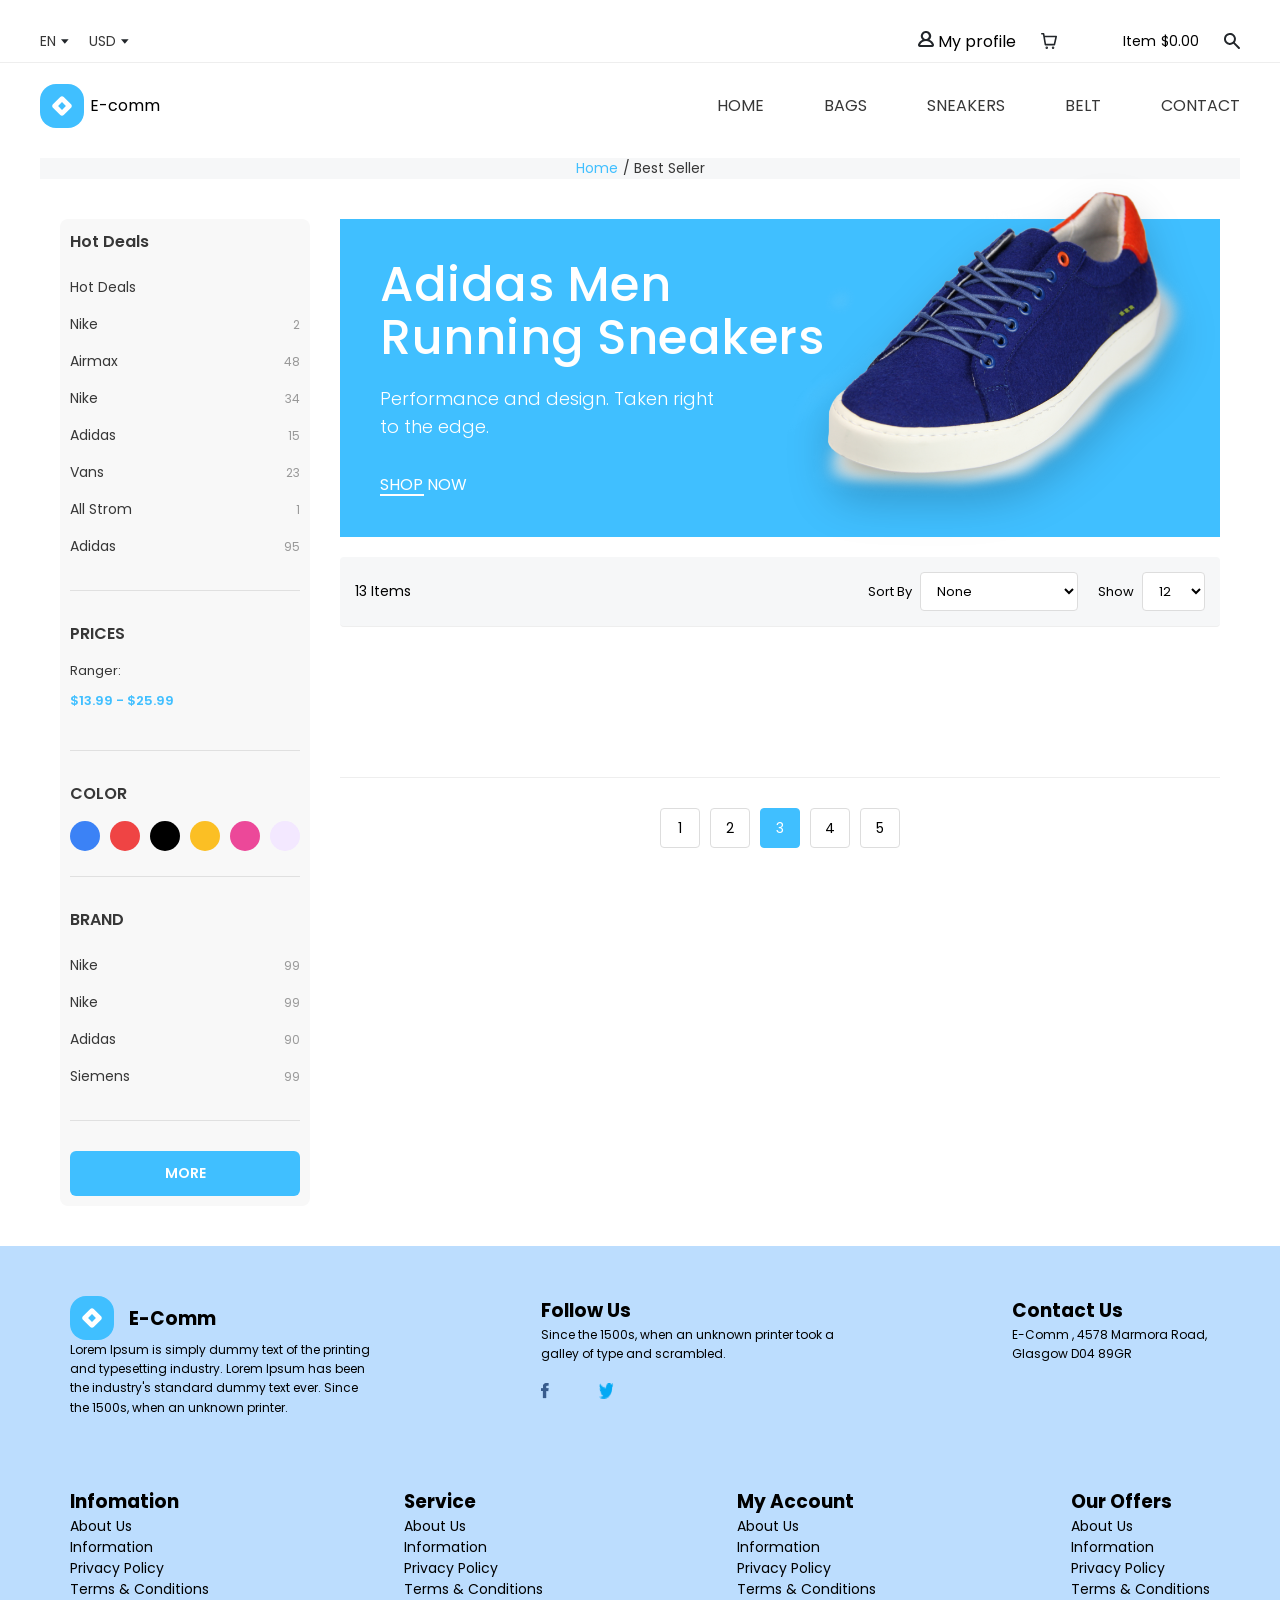
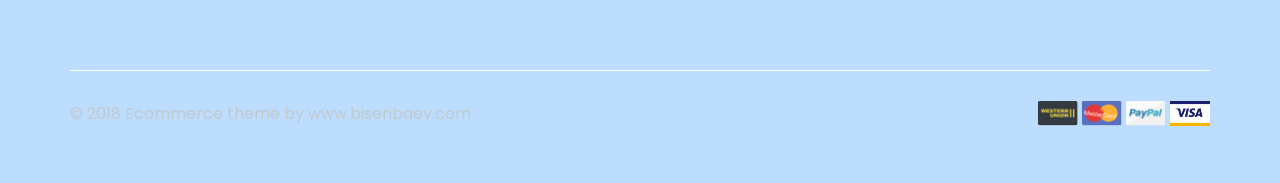
==== commit a2f259c6: "update scss" ====
--- a/pages/bestSeller.html
+++ b/pages/bestSeller.html
@@ -36,12 +36,8 @@
                     </div>
 
                     <button><img src="../assets/svg/Group.svg" alt=""></button>
-                    <a href="wishlist.html">
-                        <svg xmlns="http://www.w3.org/2000/svg" fill="none" viewBox="0 0 24 24" stroke-width="2.5"
-                            stroke="currentColor" class="heart-icon">
-                            <path stroke-linecap="round" stroke-linejoin="round"
-                                d="M21 8.25c0-2.485-2.099-4.5-4.688-4.5-1.935 0-3.597 1.126-4.312 2.733-.715-1.607-2.377-2.733-4.313-2.733C5.1 3.75 3 5.765 3 8.25c0 7.22 9 12 9 12s9-4.78 9-12Z" />
-                        </svg>
+                    <a href="pages/wishlist.html">
+                        <img src="assets/svg/heart.svg" alt="">
                     </a>
 
                     <div class="name-price">
@@ -76,10 +72,10 @@
                             </div>
                         </li>
 
-                        <li><a href="bags.html">BAGS</a></li>
-                        <li><a href="sneaker.html">SNEAKERS</a></li>
-                        <li><a href="belt.html">BELT</a></li>
-                        <li><a href="pages/contact.html">CONTACT</a></li>
+                        <li><a href="#">BAGS</a></li>
+                        <li><a href="#">SNEAKERS</a></li>
+                        <li><a href="#">BELT</a></li>
+                        <li><a href="./contact.html">CONTACT</a></li>
                     </ul>
                 </nav>
 
--- a/css/index.css
+++ b/css/index.css
@@ -140,7 +140,10 @@
 #header .header-container-box > div .nav .mega-menu {
   position: absolute;
   top: 100%;
-  left: 0;
+  left: 50%;
+  transform: translateX(-50%) translateY(10px);
+  width: max-content;
+  min-width: 600px;
   padding: 30px;
   background: white;
   display: grid;
@@ -149,14 +152,13 @@
   box-shadow: 0 10px 30px rgba(0, 0, 0, 0.1);
   opacity: 0;
   visibility: hidden;
-  transform: translateY(10px);
   transition: 0.3s ease;
   z-index: 1000;
 }
 #header .header-container-box > div .nav .mega-parent:hover .mega-menu {
   opacity: 1;
   visibility: visible;
-  transform: translateY(0);
+  transform: translateX(-50%) translateY(0);
 }
 #header .header-container-box > div .nav .mega-column {
   display: flex;
--- a/css/bestSeller.css
+++ b/css/bestSeller.css
@@ -8,6 +8,7 @@
   font-size: 14px;
   display: flex;
   justify-content: center;
+  background-color: #F6F7F8;
 }
 .breadcrumb a {
   color: #40BFFF;
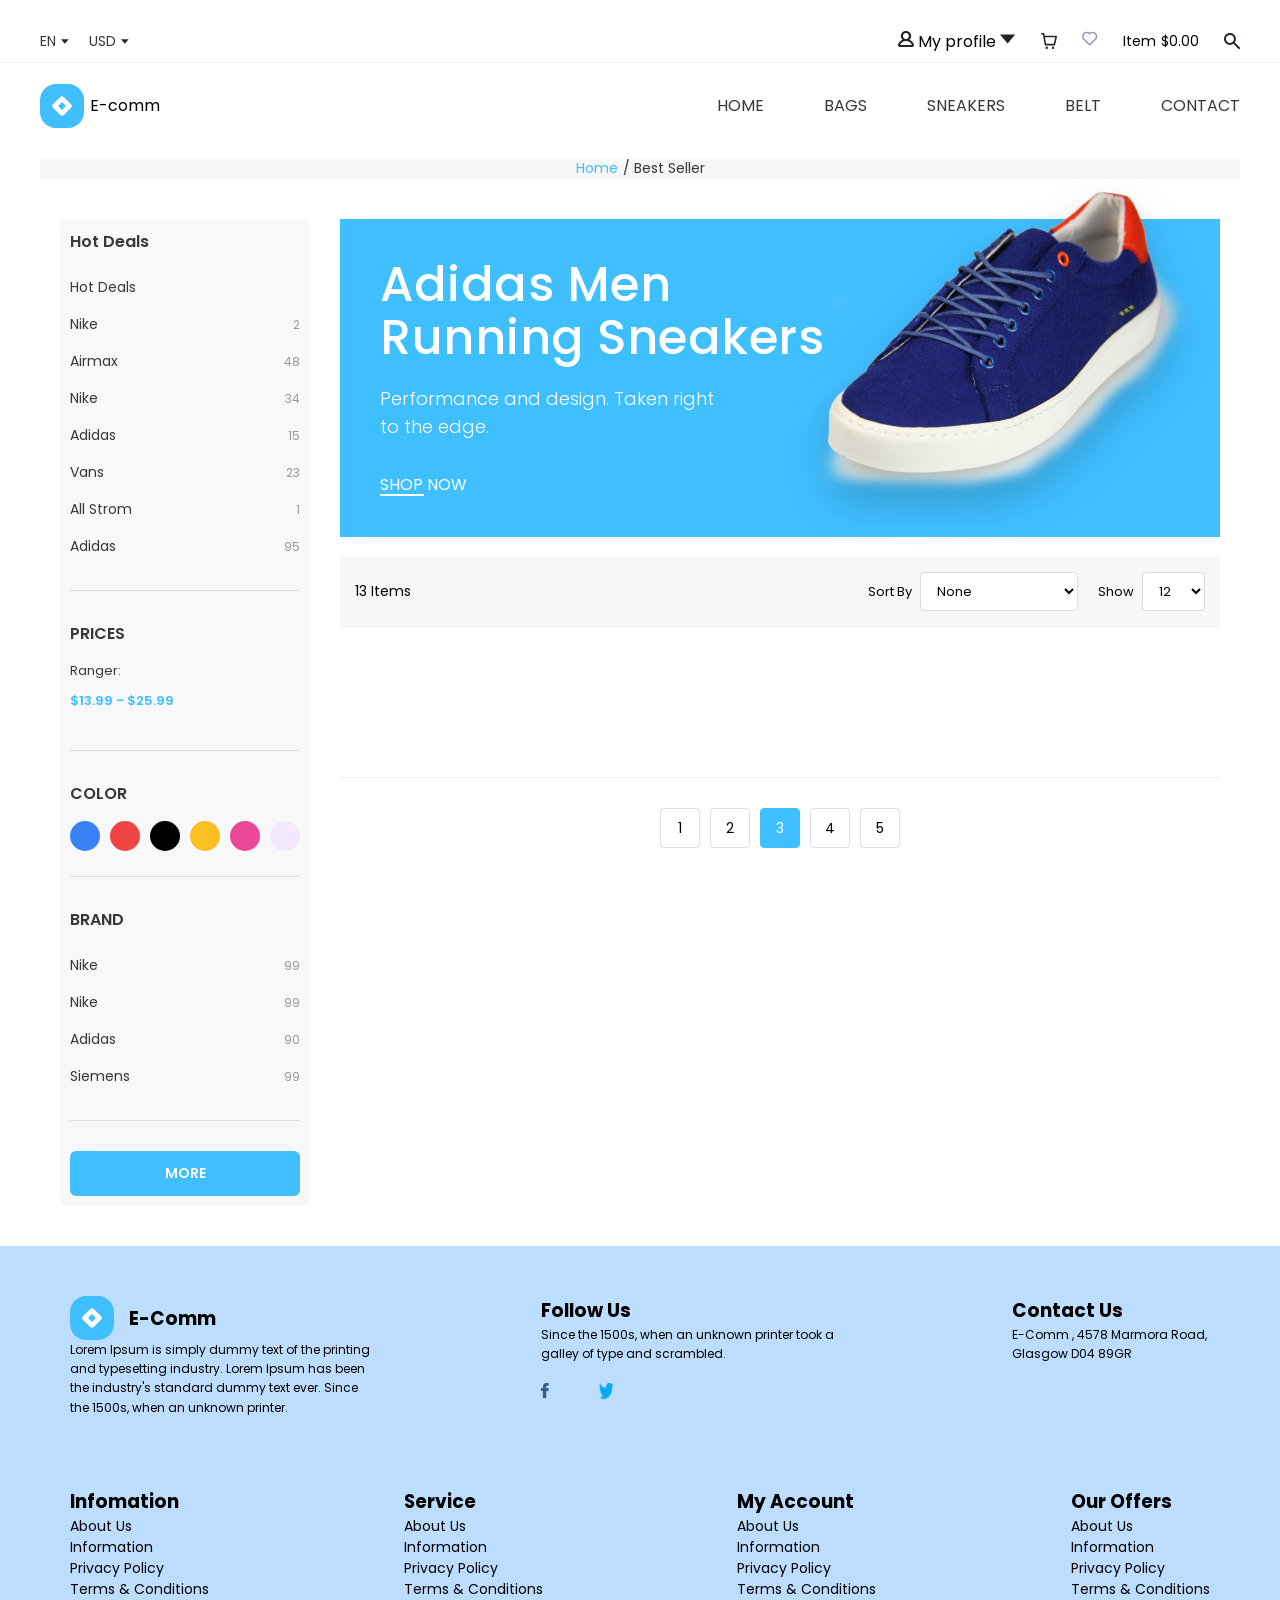
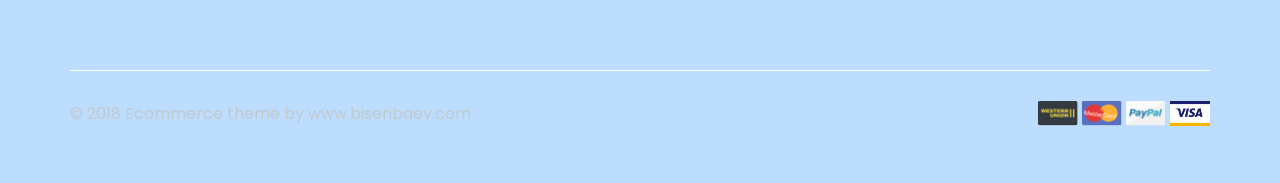
==== commit 1381e051: "update admin but err in admin_product" ====
--- a/pages/bestSeller.html
+++ b/pages/bestSeller.html
@@ -30,14 +30,20 @@
 
                 <div class="customer-info">
 
-                    <div class="my-profile">
+                    <div class="my-profile" id="profileDropdown">
                         <img src="../assets/svg/profile_close_2.svg" alt="">
-                        <a href="login.html" class="profile">My profile</a>
+                        <span class="profile" id="profileName">My profile</span>
+                        <img src="../assets/svg/arrow down.svg" alt="" class="dropdown-arrow">
+
+                        <div class="dropdown-menu" id="profileMenu">
+                            <a href="../pages/login.html" class="dropdown-item" id="profileLink">My Profile</a>
+                            <button class="dropdown-item" id="logoutBtn">Logout</button>
+                        </div>
                     </div>
 
                     <button><img src="../assets/svg/Group.svg" alt=""></button>
-                    <a href="pages/wishlist.html">
-                        <img src="assets/svg/heart.svg" alt="">
+                    <a href="wishlist.html">
+                        <img src="../assets/svg/heart.svg" alt="">
                     </a>
 
                     <div class="name-price">
@@ -281,6 +287,7 @@
         </div>
     </footer>
 
+    <script type="module" src="../js/main.js"></script>
     <script type="module" src="../js/bestSeller.js"></script>
 </body>
 
--- a/css/index.css
+++ b/css/index.css
@@ -66,6 +66,52 @@
 #header .header-box .header-info .customer-info .profile {
   text-decoration: none;
   color: black;
+}
+#header .header-box .header-info .customer-info .dropdown-arrow {
+  transition: transform 0.2s ease;
+}
+#header .header-box .header-info .customer-info .dropdown-menu {
+  position: absolute;
+  top: calc(100% + 8px);
+  right: 0;
+  background: white;
+  border-radius: 8px;
+  box-shadow: 0 4px 20px rgba(0, 0, 0, 0.12);
+  min-width: 160px;
+  padding: 8px 0;
+  opacity: 0;
+  visibility: hidden;
+  transform: translateY(-6px);
+  transition: all 0.2s ease;
+  z-index: 1001;
+}
+#header .header-box .header-info .customer-info .dropdown-menu .dropdown-item {
+  display: block;
+  width: 100%;
+  padding: 10px 16px;
+  text-decoration: none;
+  color: #373737;
+  font-size: 14px;
+  font-family: inherit;
+  background: none;
+  border: none;
+  cursor: pointer;
+  text-align: left;
+  transition: background 0.15s;
+}
+#header .header-box .header-info .customer-info .dropdown-menu .dropdown-item:hover {
+  background: rgba(0, 0, 0, 0.04);
+}
+#header .header-box .header-info .customer-info .my-profile {
+  position: relative;
+}
+#header .header-box .header-info .customer-info .my-profile.open .dropdown-menu {
+  opacity: 1;
+  visibility: visible;
+  transform: translateY(0);
+}
+#header .header-box .header-info .customer-info .my-profile.open .dropdown-arrow {
+  transform: rotate(180deg);
 }
 #header .header-box .header-info .customer-info button {
   display: flex;
